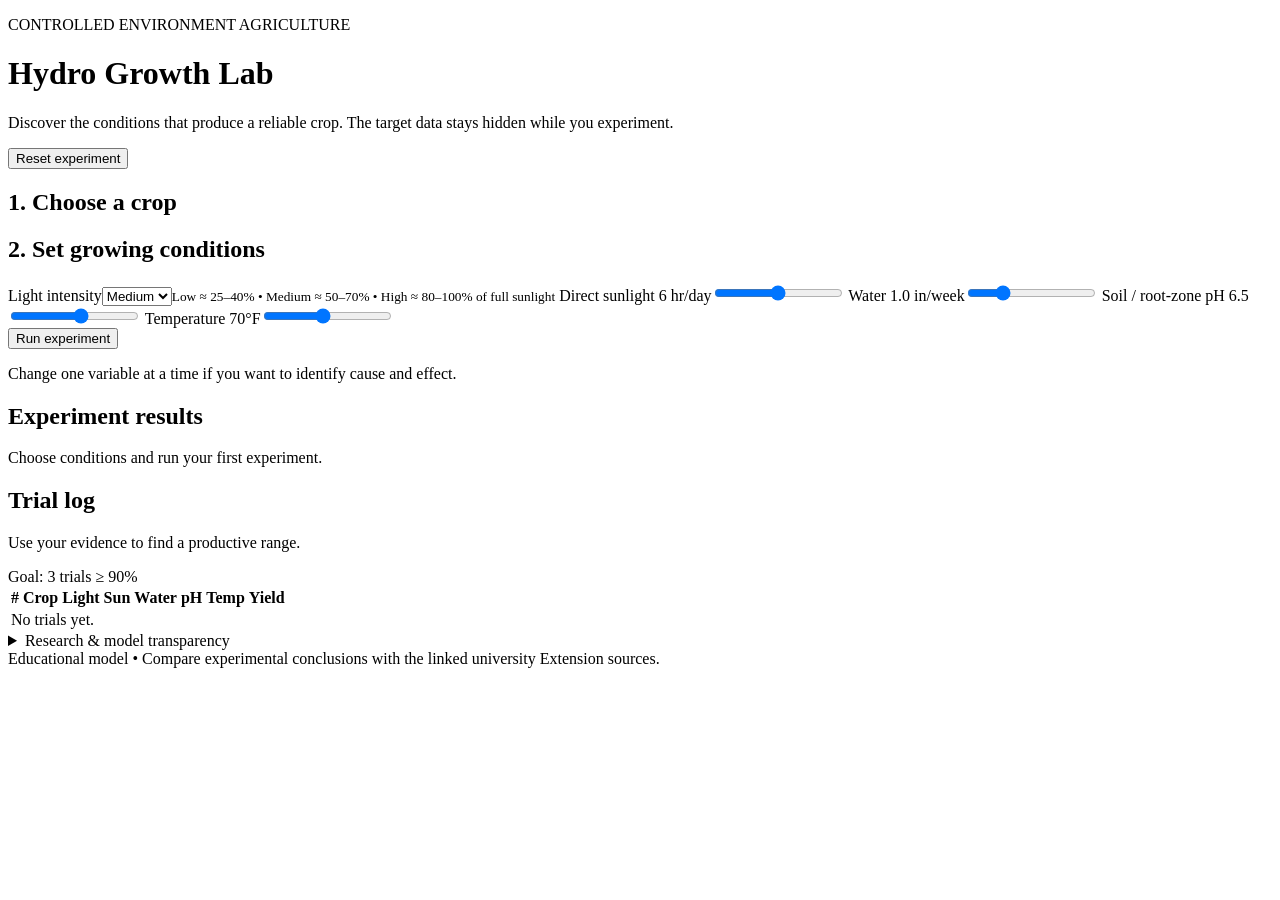
==== index.html @ 49d075f0 "Build Hydro Growth Lab v1" ====
<!doctype html>
<html lang="en">
<head>
<meta charset="utf-8"><meta name="viewport" content="width=device-width,initial-scale=1">
<title>Hydro Growth Lab</title>
<link rel="stylesheet" href="styles.css">
</head>
<body>
<header><div><p class="eyebrow">CONTROLLED ENVIRONMENT AGRICULTURE</p><h1>Hydro Growth Lab</h1><p>Discover the conditions that produce a reliable crop. The target data stays hidden while you experiment.</p></div><button id="reset">Reset experiment</button></header>
<main>
<section class="panel setup">
<h2>1. Choose a crop</h2><div id="crops" class="crop-grid"></div>
<h2>2. Set growing conditions</h2>
<div class="controls">
<label>Light intensity<select id="light"><option>Low</option><option selected>Medium</option><option>High</option></select><small>Low ≈ 25–40% • Medium ≈ 50–70% • High ≈ 80–100% of full sunlight</small></label>
<label>Direct sunlight <output id="sunOut">6 hr/day</output><input id="sun" type="range" min="0" max="12" step=".5" value="6"></label>
<label>Water <output id="waterOut">1.0 in/week</output><input id="water" type="range" min="0" max="4" step=".1" value="1"></label>
<label>Soil / root-zone pH <output id="phOut">6.5</output><input id="ph" type="range" min="4" max="8.5" step=".1" value="6.5"></label>
<label>Temperature <output id="tempOut">70°F</output><input id="temp" type="range" min="40" max="105" step="1" value="70"></label>
</div>
<button class="run" id="run">Run experiment</button><p class="note">Change one variable at a time if you want to identify cause and effect.</p>
</section>
<section class="panel results">
<h2>Experiment results</h2><div id="empty" class="empty">Choose conditions and run your first experiment.</div>
<div id="result" hidden>
<div class="score"><div><span id="yield">0%</span><small>Predicted marketable yield</small></div><div class="meter"><i id="meter"></i></div></div>
<div class="metrics"><div><b id="health">—</b><span>Plant health</span></div><div><b id="growth">—</b><span>Growth</span></div><div><b id="produce">—</b><span>Produce development</span></div><div><b id="reliability">—</b><span>Reliability</span></div></div>
<h3>Field observations</h3><ul id="observations"></ul>
</div>
</section>
<section class="panel wide"><div class="section-head"><div><h2>Trial log</h2><p>Use your evidence to find a productive range.</p></div><span id="goal">Goal: 3 trials ≥ 90%</span></div><div class="table-wrap"><table><thead><tr><th>#</th><th>Crop</th><th>Light</th><th>Sun</th><th>Water</th><th>pH</th><th>Temp</th><th>Yield</th></tr></thead><tbody id="log"><tr><td colspan="8" class="muted">No trials yet.</td></tr></tbody></table></div></section>
<section class="panel wide research"><details><summary>Research &amp; model transparency</summary><p><b>Published research</b> establishes crop requirements and thresholds. <b>Simulation model</b> converts those ranges into smooth response curves. Intermediate boundaries are modeling interpolations, not new experimental findings.</p><div id="sources"></div></details></section>
</main>
<footer>Educational model • Compare experimental conclusions with the linked university Extension sources.</footer>
<script src="crop-data.js"></script><script src="app.js"></script>
</body></html>
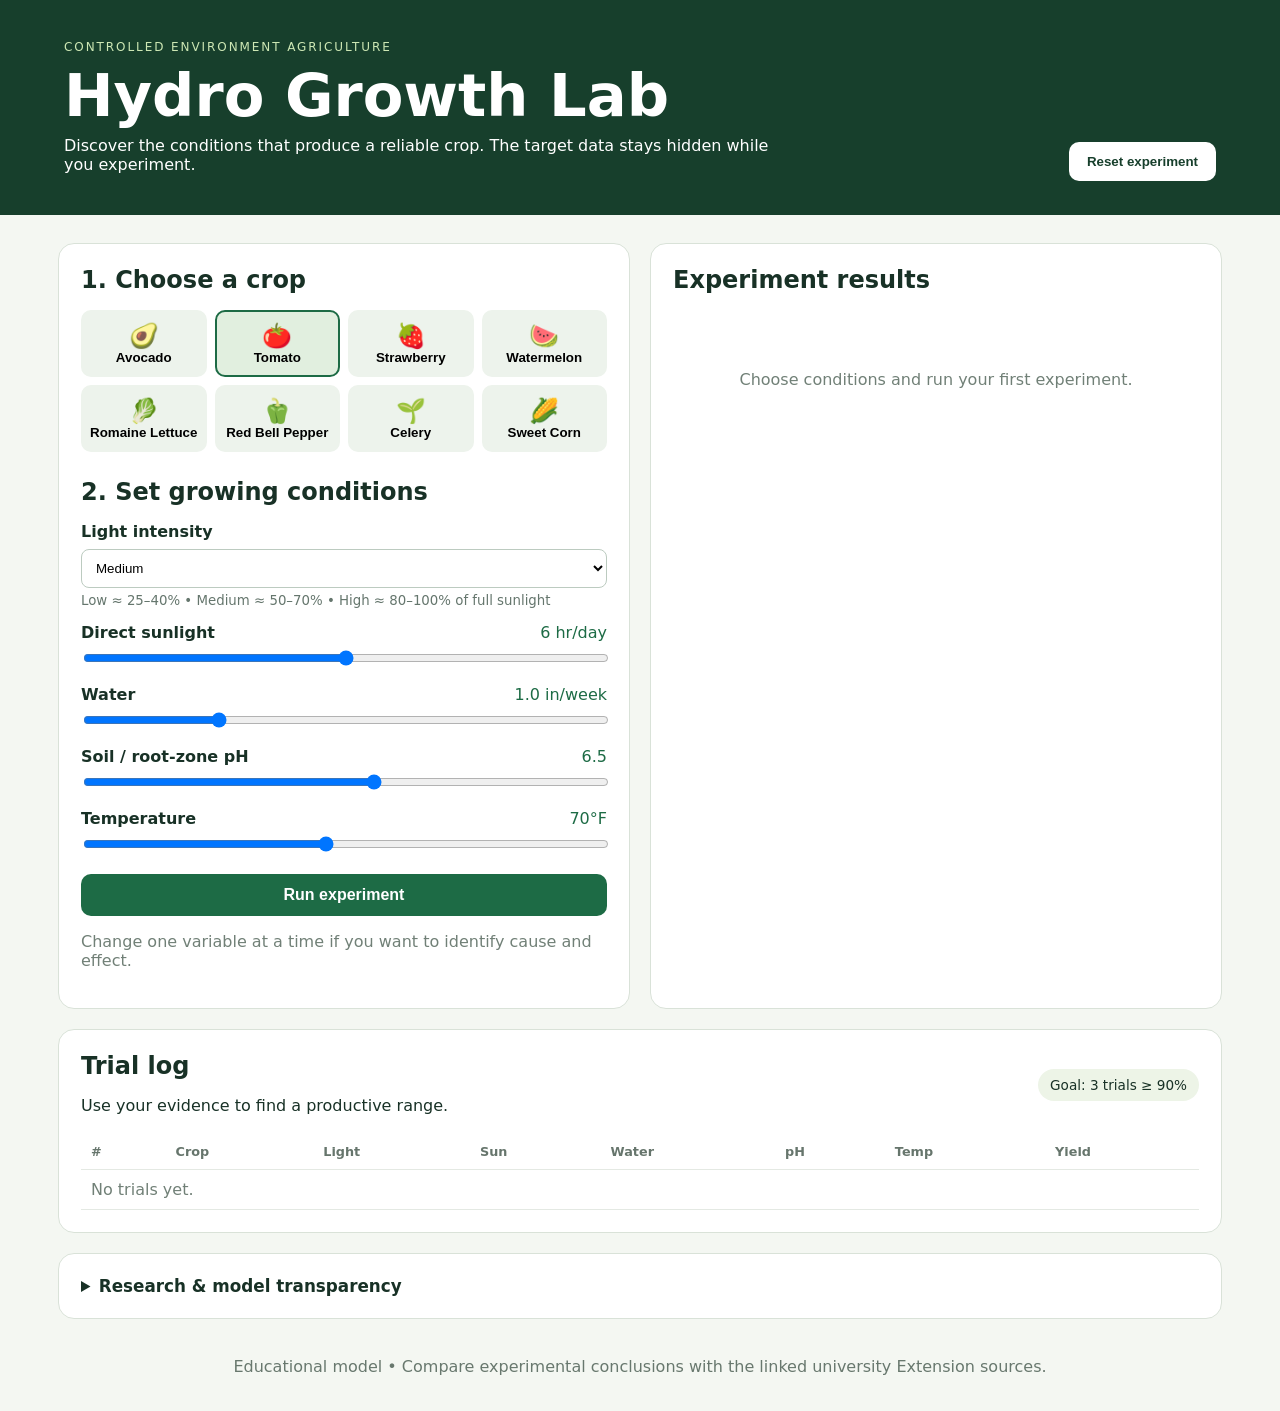
==== commit b795538f: "Add explanations to experiment result metrics" ====
--- a/index.html
+++ b/index.html
@@ -23,8 +23,14 @@
 <section class="panel results">
 <h2>Experiment results</h2><div id="empty" class="empty">Choose conditions and run your first experiment.</div>
 <div id="result" hidden>
-<div class="score"><div><span id="yield">0%</span><small>Predicted marketable yield</small></div><div class="meter"><i id="meter"></i></div></div>
-<div class="metrics"><div><b id="health">—</b><span>Plant health</span></div><div><b id="growth">—</b><span>Growth</span></div><div><b id="produce">—</b><span>Produce development</span></div><div><b id="reliability">—</b><span>Reliability</span></div></div>
+<div class="score"><div><span id="yield">0%</span><small>Predicted marketable yield <button class="tip" type="button" aria-label="What is predicted marketable yield?" data-tip="The model’s estimate of how much usable, harvest-quality food this crop could produce under your chosen conditions. It combines all five growing variables, so one strongly limiting condition can lower the yield.">?</button></small></div><div class="meter"><i id="meter"></i></div></div>
+<div class="metrics">
+<div><b id="health">—</b><span>Plant health <button class="tip" type="button" aria-label="What is plant health?" data-tip="Overall plant condition based mainly on water, pH, and temperature. A plant can be alive and fairly healthy without producing much usable food.">?</button></span></div>
+<div><b id="growth">—</b><span>Growth <button class="tip" type="button" aria-label="What is growth?" data-tip="How well the plant is expected to build leaves, stems, and roots. This is influenced strongly by light, sunlight, water, and temperature.">?</button></span></div>
+<div><b id="produce">—</b><span>Produce development <button class="tip" type="button" aria-label="What is produce development?" data-tip="How well the edible part of the crop is expected to develop. Good plant growth does not always mean good fruit, heads, stalks, or other harvestable produce.">?</button></span></div>
+<div><b id="reliability">—</b><span>Reliability <button class="tip" type="button" aria-label="What is reliability?" data-tip="Tracks whether you can reproduce high-yield conditions. Reach at least 90% predicted yield in three consecutive trials to demonstrate a reliable growing setup.">?</button></span></div>
+</div>
+<div id="tipbox" class="tipbox" hidden role="status"></div>
 <h3>Field observations</h3><ul id="observations"></ul>
 </div>
 </section>
--- a/styles.css
+++ b/styles.css
@@ -0,0 +1 @@
+:root{font-family:Inter,system-ui,sans-serif;color:#183126;background:#f4f7f2;--green:#1d6b45;--lime:#a9d66f;--line:#d9e2d8}*{box-sizing:border-box}body{margin:0}header{background:#173f2c;color:white;padding:34px max(5vw,20px);display:flex;justify-content:space-between;gap:24px;align-items:end}header h1{font-size:clamp(2rem,5vw,3.7rem);margin:0}header p{max-width:720px;margin:.4rem 0}.eyebrow{font-size:.75rem;letter-spacing:.16em;color:#cde7b4}button{border:0;border-radius:10px;padding:12px 18px;font-weight:750;cursor:pointer}header button{background:#fff;color:#173f2c}.run{background:var(--green);color:#fff;width:100%;font-size:1rem;margin-top:18px}main{max-width:1200px;margin:28px auto;padding:0 18px;display:grid;grid-template-columns:1fr 1fr;gap:20px}.panel{background:#fff;border:1px solid var(--line);border-radius:16px;padding:22px}.wide{grid-column:1/-1}h2{margin:0 0 16px}h3{margin-top:22px}.crop-grid{display:grid;grid-template-columns:repeat(4,1fr);gap:8px;margin-bottom:26px}.crop{background:#edf3ec;border:2px solid transparent;padding:10px 6px}.crop.active{border-color:var(--green);background:#e1efdf}.crop span{display:block;font-size:1.5rem}.controls{display:grid;gap:15px}label{font-weight:700}label small{display:block;color:#65766d;font-weight:400;margin-top:5px}select,input[type=range]{width:100%;margin-top:8px}select{padding:10px;border:1px solid #bccbc0;border-radius:8px;background:white}output{float:right;font-weight:500;color:var(--green)}.note,.muted{color:#718077}.empty{padding:60px 15px;text-align:center;color:#718077}.score span{font-size:3.4rem;font-weight:850}.score small{display:block}.meter{height:13px;background:#e8ede7;border-radius:10px;margin:15px 0 22px;overflow:hidden}.meter i{display:block;height:100%;width:0;background:var(--green);transition:.4s}.metrics{display:grid;grid-template-columns:repeat(2,1fr);gap:10px}.metrics div{background:#f2f6f1;padding:13px;border-radius:10px}.metrics b,.metrics span{display:block}.metrics span{font-size:.8rem;color:#6a786f}.section-head{display:flex;justify-content:space-between;gap:10px;align-items:center}.section-head p{margin:.25rem 0}.section-head span{background:#edf4e7;padding:8px 12px;border-radius:99px;font-size:.85rem}.table-wrap{overflow-x:auto}table{width:100%;border-collapse:collapse;margin-top:15px}th,td{padding:10px;border-bottom:1px solid #e4e9e3;text-align:left;white-space:nowrap}th{font-size:.8rem;color:#66756c}.research summary{cursor:pointer;font-weight:800;font-size:1.05rem}.source-card{padding:12px 0;border-bottom:1px solid #e6ebe5}.source-card a{color:var(--green)}footer{text-align:center;color:#68786e;padding:10px 20px 35px}@media(max-width:760px){header{align-items:start;flex-direction:column}main{grid-template-columns:1fr}.setup,.results,.wide{grid-column:1}.crop-grid{grid-template-columns:repeat(2,1fr)}.metrics{grid-template-columns:1fr 1fr}}
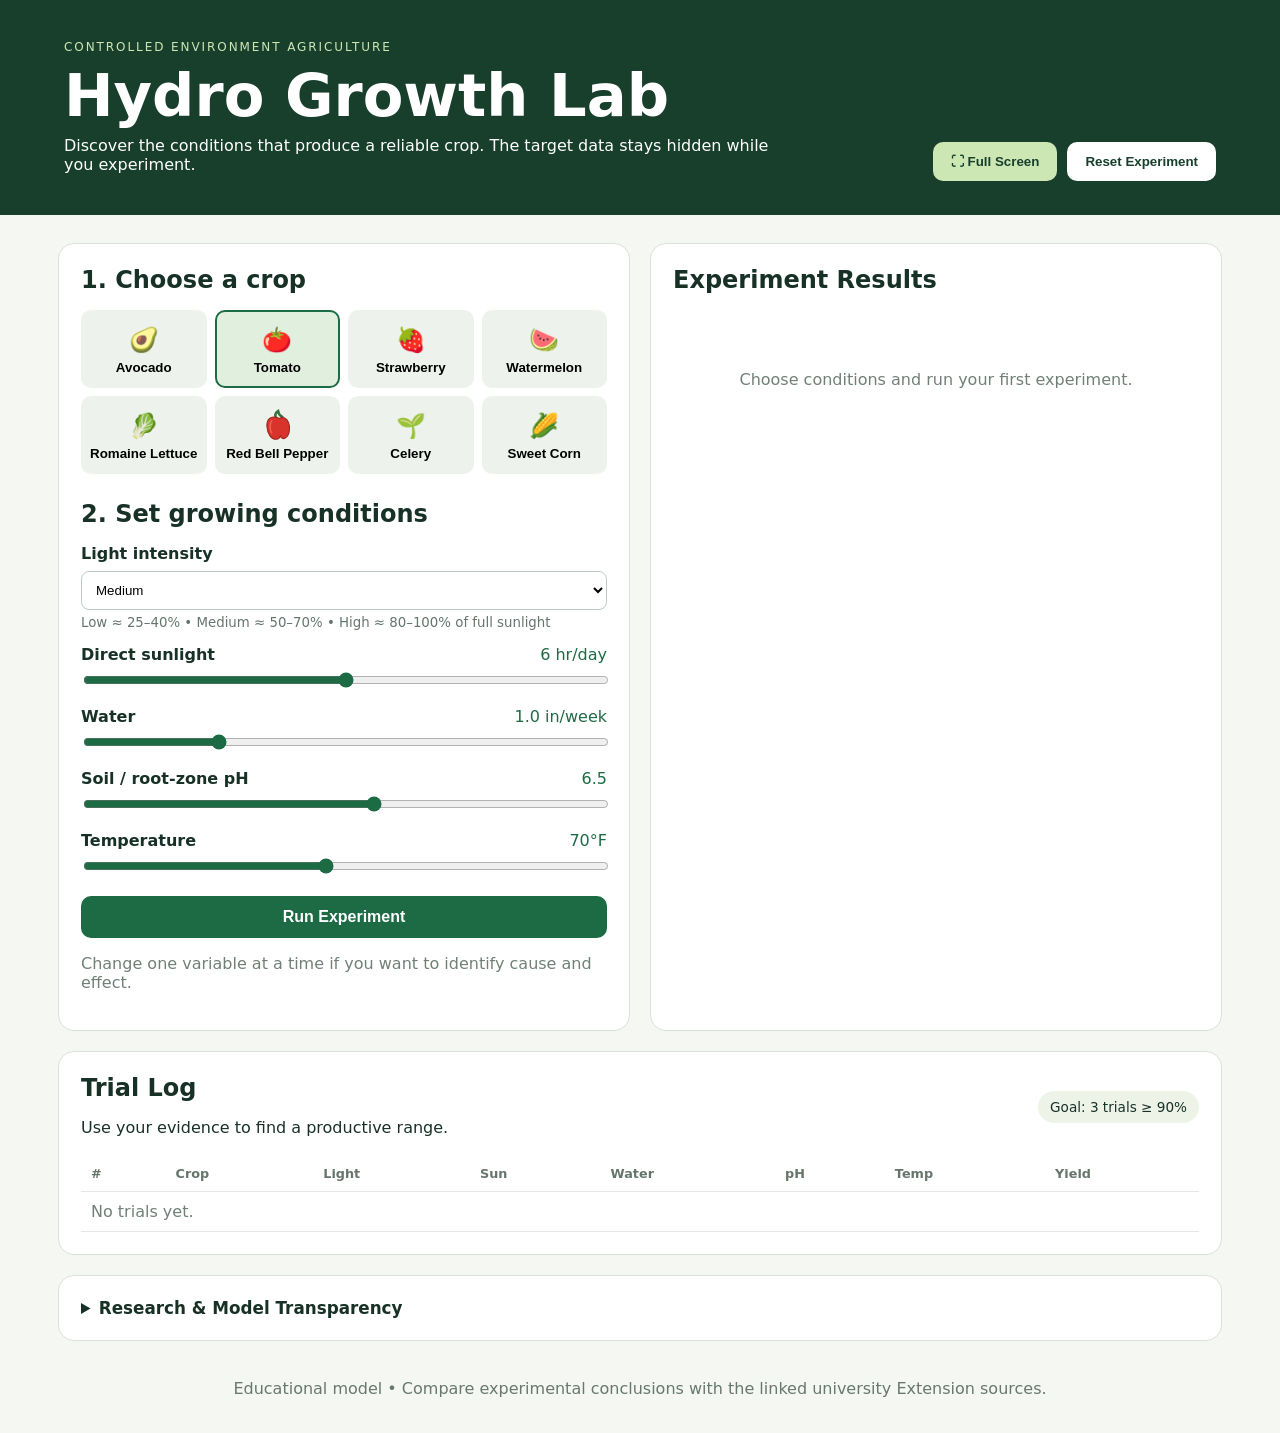
==== commit e913b0f7: "Update Hydro Growth Lab simulation with standalone HTML" ====
--- a/index.html
+++ b/index.html
@@ -3,40 +3,50 @@
 <head>
 <meta charset="utf-8"><meta name="viewport" content="width=device-width,initial-scale=1">
 <title>Hydro Growth Lab</title>
-<link rel="stylesheet" href="styles.css">
-</head>
+<style>
+:root{font-family:Inter,system-ui,sans-serif;color:#183126;background:#f4f7f2;--green:#1d6b45;--line:#d9e2d8}*{box-sizing:border-box}html,body{margin:0;min-height:100%}body{background:#f4f7f2}header{background:#173f2c;color:white;padding:34px max(5vw,20px);display:flex;justify-content:space-between;gap:24px;align-items:end}header h1{font-size:clamp(2rem,5vw,3.7rem);margin:0}header p{max-width:720px;margin:.4rem 0}.eyebrow{font-size:.75rem;letter-spacing:.16em;color:#cde7b4}.header-actions{display:flex;gap:10px;flex-wrap:wrap}button{border:0;border-radius:10px;padding:12px 18px;font-weight:750;cursor:pointer}header button{background:#fff;color:#173f2c}#fullscreen{background:#cde7b4}.run{background:var(--green);color:#fff;width:100%;font-size:1rem;margin-top:18px}main{max-width:1200px;margin:28px auto;padding:0 18px;display:grid;grid-template-columns:1fr 1fr;gap:20px}.panel{background:#fff;border:1px solid var(--line);border-radius:16px;padding:22px}.wide{grid-column:1/-1}h2{margin:0 0 16px}h3{margin-top:22px}.crop-grid{display:grid;grid-template-columns:repeat(4,1fr);gap:8px;margin-bottom:26px}.crop{background:#edf3ec;border:2px solid transparent;padding:10px 6px;min-height:78px}.crop.active{border-color:var(--green);background:#e1efdf}.crop-icon{display:flex;height:36px;align-items:center;justify-content:center;font-size:1.5rem;margin-bottom:2px}.crop-icon svg{width:34px;height:34px;display:block}.controls{display:grid;gap:15px}label{font-weight:700}label small{display:block;color:#65766d;font-weight:400;margin-top:5px}select,input[type=range]{width:100%;margin-top:8px}select{padding:10px;border:1px solid #bccbc0;border-radius:8px;background:white}input[type=range]{accent-color:var(--green)}output{float:right;font-weight:500;color:var(--green)}.note,.muted{color:#718077}.empty{padding:60px 15px;text-align:center;color:#718077}.score span{font-size:3.4rem;font-weight:850}.score small{display:block}.meter{height:13px;background:#e8ede7;border-radius:10px;margin:15px 0 22px;overflow:hidden}.meter i{display:block;height:100%;width:0;background:var(--green);transition:.4s}.metrics{display:grid;grid-template-columns:repeat(2,1fr);gap:10px}.metrics div{background:#f2f6f1;padding:13px;border-radius:10px}.metrics b,.metrics span{display:block}.metrics span{font-size:.8rem;color:#6a786f}.section-head{display:flex;justify-content:space-between;gap:10px;align-items:center}.section-head p{margin:.25rem 0}.section-head span{background:#edf4e7;padding:8px 12px;border-radius:99px;font-size:.85rem}.table-wrap{overflow-x:auto}table{width:100%;border-collapse:collapse;margin-top:15px}th,td{padding:10px;border-bottom:1px solid #e4e9e3;text-align:left;white-space:nowrap}th{font-size:.8rem;color:#66756c}.research summary{cursor:pointer;font-weight:800;font-size:1.05rem}.source-card{padding:12px 0;border-bottom:1px solid #e6ebe5}.source-card a{color:var(--green)}footer{text-align:center;color:#68786e;padding:10px 20px 35px}.tip{display:inline-grid;place-items:center;width:22px;height:22px;min-width:22px;padding:0;margin-left:5px;border-radius:50%;background:#dce9df;color:#18452f;font-size:.8rem;font-weight:850;vertical-align:middle;border:1px solid #bdd0c1}.tipbox{margin-top:12px;padding:12px 14px;border-left:4px solid var(--green);background:#f4f8f3;border-radius:8px;color:#334b3d;font-size:.92rem;line-height:1.45}.tipbox[hidden]{display:none}html:fullscreen,html:fullscreen body{width:100%;min-height:100%;background:#f4f7f2}@media(max-width:760px){header{align-items:start;flex-direction:column}.header-actions{width:100%}.header-actions button{flex:1}main{grid-template-columns:1fr}.setup,.results,.wide{grid-column:1}.crop-grid{grid-template-columns:repeat(2,1fr)}.metrics{grid-template-columns:1fr 1fr}}
+</style></head>
 <body>
-<header><div><p class="eyebrow">CONTROLLED ENVIRONMENT AGRICULTURE</p><h1>Hydro Growth Lab</h1><p>Discover the conditions that produce a reliable crop. The target data stays hidden while you experiment.</p></div><button id="reset">Reset experiment</button></header>
+<header><div><p class="eyebrow">CONTROLLED ENVIRONMENT AGRICULTURE</p><h1>Hydro Growth Lab</h1><p>Discover the conditions that produce a reliable crop. The target data stays hidden while you experiment.</p></div><div class="header-actions"><button id="fullscreen" type="button">⛶ Full Screen</button><button id="reset" type="button">Reset Experiment</button></div></header>
 <main>
-<section class="panel setup">
-<h2>1. Choose a crop</h2><div id="crops" class="crop-grid"></div>
-<h2>2. Set growing conditions</h2>
-<div class="controls">
+<section class="panel setup"><h2>1. Choose a crop</h2><div id="crops" class="crop-grid"></div><h2>2. Set growing conditions</h2><div class="controls">
 <label>Light intensity<select id="light"><option>Low</option><option selected>Medium</option><option>High</option></select><small>Low ≈ 25–40% • Medium ≈ 50–70% • High ≈ 80–100% of full sunlight</small></label>
 <label>Direct sunlight <output id="sunOut">6 hr/day</output><input id="sun" type="range" min="0" max="12" step=".5" value="6"></label>
 <label>Water <output id="waterOut">1.0 in/week</output><input id="water" type="range" min="0" max="4" step=".1" value="1"></label>
 <label>Soil / root-zone pH <output id="phOut">6.5</output><input id="ph" type="range" min="4" max="8.5" step=".1" value="6.5"></label>
-<label>Temperature <output id="tempOut">70°F</output><input id="temp" type="range" min="40" max="105" step="1" value="70"></label>
-</div>
-<button class="run" id="run">Run experiment</button><p class="note">Change one variable at a time if you want to identify cause and effect.</p>
-</section>
-<section class="panel results">
-<h2>Experiment results</h2><div id="empty" class="empty">Choose conditions and run your first experiment.</div>
-<div id="result" hidden>
-<div class="score"><div><span id="yield">0%</span><small>Predicted marketable yield <button class="tip" type="button" aria-label="What is predicted marketable yield?" data-tip="The model’s estimate of how much usable, harvest-quality food this crop could produce under your chosen conditions. It combines all five growing variables, so one strongly limiting condition can lower the yield.">?</button></small></div><div class="meter"><i id="meter"></i></div></div>
-<div class="metrics">
-<div><b id="health">—</b><span>Plant health <button class="tip" type="button" aria-label="What is plant health?" data-tip="Overall plant condition based mainly on water, pH, and temperature. A plant can be alive and fairly healthy without producing much usable food.">?</button></span></div>
-<div><b id="growth">—</b><span>Growth <button class="tip" type="button" aria-label="What is growth?" data-tip="How well the plant is expected to build leaves, stems, and roots. This is influenced strongly by light, sunlight, water, and temperature.">?</button></span></div>
-<div><b id="produce">—</b><span>Produce development <button class="tip" type="button" aria-label="What is produce development?" data-tip="How well the edible part of the crop is expected to develop. Good plant growth does not always mean good fruit, heads, stalks, or other harvestable produce.">?</button></span></div>
-<div><b id="reliability">—</b><span>Reliability <button class="tip" type="button" aria-label="What is reliability?" data-tip="Tracks whether you can reproduce high-yield conditions. Reach at least 90% predicted yield in three consecutive trials to demonstrate a reliable growing setup.">?</button></span></div>
-</div>
-<div id="tipbox" class="tipbox" hidden role="status"></div>
-<h3>Field observations</h3><ul id="observations"></ul>
-</div>
-</section>
-<section class="panel wide"><div class="section-head"><div><h2>Trial log</h2><p>Use your evidence to find a productive range.</p></div><span id="goal">Goal: 3 trials ≥ 90%</span></div><div class="table-wrap"><table><thead><tr><th>#</th><th>Crop</th><th>Light</th><th>Sun</th><th>Water</th><th>pH</th><th>Temp</th><th>Yield</th></tr></thead><tbody id="log"><tr><td colspan="8" class="muted">No trials yet.</td></tr></tbody></table></div></section>
-<section class="panel wide research"><details><summary>Research &amp; model transparency</summary><p><b>Published research</b> establishes crop requirements and thresholds. <b>Simulation model</b> converts those ranges into smooth response curves. Intermediate boundaries are modeling interpolations, not new experimental findings.</p><div id="sources"></div></details></section>
-</main>
+<label>Temperature <output id="tempOut">70°F</output><input id="temp" type="range" min="40" max="105" step="1" value="70"></label></div>
+<button class="run" id="run" type="button">Run Experiment</button><p class="note">Change one variable at a time if you want to identify cause and effect.</p></section>
+<section class="panel results"><h2>Experiment Results</h2><div id="empty" class="empty">Choose conditions and run your first experiment.</div><div id="result" hidden><div class="score"><div><span id="yield">0%</span><small>Predicted marketable yield <button class="tip" type="button" aria-label="What is predicted marketable yield?" data-tip="The model's estimate of how much usable, harvest-quality food this crop could produce under your chosen conditions. It combines all five growing variables, so one strongly limiting condition can lower the yield.">?</button></small></div><div class="meter"><i id="meter"></i></div></div><div class="metrics"><div><b id="health">—</b><span>Plant health <button class="tip" type="button" aria-label="What is plant health?" data-tip="Overall plant condition based mainly on water, pH, and temperature. A plant can be alive and fairly healthy without producing much usable food.">?</button></span></div><div><b id="growth">—</b><span>Growth <button class="tip" type="button" aria-label="What is growth?" data-tip="How well the plant is expected to build leaves, stems, and roots. This is influenced strongly by light, sunlight, water, and temperature.">?</button></span></div><div><b id="produce">—</b><span>Produce development <button class="tip" type="button" aria-label="What is produce development?" data-tip="How well the edible part of the crop is expected to develop. Good plant growth does not always mean good fruit, heads, stalks, or other harvestable produce.">?</button></span></div><div><b id="reliability">—</b><span>Reliability <button class="tip" type="button" aria-label="What is reliability?" data-tip="Tracks whether you can reproduce high-yield conditions. Reach at least 90% predicted yield in three consecutive trials to demonstrate a reliable growing setup.">?</button></span></div></div><div id="tipbox" class="tipbox" hidden role="status"></div><h3>Field Observations</h3><ul id="observations"></ul></div></section>
+<section class="panel wide"><div class="section-head"><div><h2>Trial Log</h2><p>Use your evidence to find a productive range.</p></div><span>Goal: 3 trials ≥ 90%</span></div><div class="table-wrap"><table><thead><tr><th>#</th><th>Crop</th><th>Light</th><th>Sun</th><th>Water</th><th>pH</th><th>Temp</th><th>Yield</th></tr></thead><tbody id="log"><tr><td colspan="8" class="muted">No trials yet.</td></tr></tbody></table></div></section>
+<section class="panel wide research"><details><summary>Research &amp; Model Transparency</summary><p><b>Published research</b> establishes crop requirements and thresholds. <b>Simulation model</b> converts those ranges into smooth response curves. Intermediate boundaries are modeling interpolations, not new experimental findings.</p><div id="sources"></div></details></section></main>
 <footer>Educational model • Compare experimental conclusions with the linked university Extension sources.</footer>
-<script src="crop-data.js"></script><script src="app.js"></script>
-</body></html>+<script>
+const RED_PEPPER=`<svg viewBox="0 0 64 64" aria-hidden="true"><path d="M31 18C27 12 29 7 34 4C35 10 38 13 42 15" fill="none" stroke="#34723f" stroke-width="5" stroke-linecap="round"/><path d="M31 16C20 12 12 20 13 33C14 48 22 58 31 57C35 57 37 54 38 51C40 55 43 57 47 55C55 51 58 37 54 26C51 17 43 14 36 18C34 16 33 16 31 16Z" fill="#d9342b" stroke="#9f241e" stroke-width="2"/><path d="M22 22C18 27 18 38 22 45" fill="none" stroke="#f06a61" stroke-width="3" stroke-linecap="round" opacity=".8"/></svg>`;
+window.CROPS=[
+{id:"avocado",name:"Avocado",icon:"🥑",light:"High",sun:[6,10],water:[1.2,2.1],ph:[5.5,7],temp:[60,85],ideal:{sun:[8,10],water:[1.5,2],ph:[6,6.5],temp:[65,80]},source:"UC Agriculture & Natural Resources",url:"https://ipm.ucanr.edu/home-and-landscape/cultural-tips-for-growing-avocado/"},
+{id:"tomato",name:"Tomato",icon:"🍅",light:"High",sun:[6,12],water:[.8,1.6],ph:[5.8,6.8],temp:[60,90],ideal:{sun:[8,10],water:[1,1.5],ph:[6.2,6.8],temp:[70,80]},source:"Penn State Extension",url:"https://extension.psu.edu/tomato-production"},
+{id:"strawberry",name:"Strawberry",icon:"🍓",light:"High",sun:[6,12],water:[1,2],ph:[5.3,6.5],temp:[45,85],ideal:{sun:[8,10],water:[1,1.5],ph:[5.8,6.5],temp:[60,75]},source:"University of Minnesota Extension",url:"https://extension.umn.edu/fruit/growing-strawberries-home-garden"},
+{id:"watermelon",name:"Watermelon",icon:"🍉",light:"High",sun:[6,12],water:[.7,2],ph:[5.8,6.6],temp:[65,95],ideal:{sun:[8,10],water:[1,1.5],ph:[6,6.5],temp:[75,90]},source:"Iowa State University Extension",url:"https://yardandgarden.extension.iastate.edu/how-to/growing-watermelon-home-garden"},
+{id:"romaine",name:"Romaine Lettuce",icon:"🥬",light:"Medium",sun:[4,8],water:[.8,1.3],ph:[6,6.8],temp:[45,75],ideal:{sun:[5,7],water:[.9,1.1],ph:[6,6.8],temp:[55,65]},source:"University of Minnesota Extension",url:"https://extension.umn.edu/vegetables/growing-lettuce-endive-and-radicchio"},
+{id:"pepper",name:"Red Bell Pepper",icon:RED_PEPPER,light:"High",sun:[6,12],water:[.8,1.4],ph:[6,7],temp:[60,90],ideal:{sun:[8,10],water:[.9,1.2],ph:[6.2,7],temp:[70,80]},source:"University of Minnesota Extension",url:"https://extension.umn.edu/vegetables/growing-peppers"},
+{id:"celery",name:"Celery",icon:"🌱",light:"Medium",sun:[5,9],water:[1.2,2.2],ph:[6,6.8],temp:[50,75],ideal:{sun:[6,8],water:[1.5,2],ph:[6,6.8],temp:[60,70]},source:"Texas A&M AgriLife",url:"https://aggie-horticulture.tamu.edu/vegetable/wp-content/uploads/sites/10/2011/10/celery2.pdf"},
+{id:"corn",name:"Sweet Corn",icon:"🌽",light:"High",sun:[6,12],water:[.8,1.6],ph:[5.8,7],temp:[60,95],ideal:{sun:[8,10],water:[1,1.5],ph:[6,6.5],temp:[70,85]},source:"Iowa State University Extension",url:"https://yardandgarden.extension.iastate.edu/how-to/growing-sweet-corn-home-garden"}];
+</script>
+<script>
+(()=>{const $=s=>document.querySelector(s),crops=window.CROPS;let crop=crops[1],trials=[],streak=0;
+function buttons(){const box=$("#crops");crops.forEach(c=>{let b=document.createElement("button");b.type="button";b.className="crop"+(c.id===crop.id?" active":"");b.innerHTML='<span class="crop-icon">'+c.icon+"</span>"+c.name;b.addEventListener("click",()=>{crop=c;[...box.children].forEach(x=>x.classList.remove("active"));b.classList.add("active")});box.appendChild(b)})}
+function bind(id,fmt){let e=$("#"+id),o=$("#"+id+"Out");e.addEventListener("input",()=>o.textContent=fmt(+e.value))}bind("sun",v=>v+" hr/day");bind("water",v=>v.toFixed(1)+" in/week");bind("ph",v=>v.toFixed(1));bind("temp",v=>v+"°F");
+const lightScore=(a,t)=>{const n={Low:0,Medium:1,High:2};return Math.max(.15,1-Math.abs(n[a]-n[t])*.42)};
+function rangeScore(v,g,i){if(v>=i[0]&&v<=i[1])return 1;if(v>=g[0]&&v<=g[1]){let e=v<i[0]?i[0]-v:v-i[1],s=v<i[0]?i[0]-g[0]:g[1]-i[1];return .65+.35*(1-e/(s||1))}let d=v<g[0]?g[0]-v:v-g[1],s=Math.max(g[1]-g[0],1);return Math.max(.05,.6-d/s)}
+function quality(n){return n>=.9?"Excellent":n>=.75?"Good":n>=.55?"Fair":n>=.35?"Poor":"Severely stressed"}
+function run(){let v={light:$("#light").value,sun:+$("#sun").value,water:+$("#water").value,ph:+$("#ph").value,temp:+$("#temp").value},s={light:lightScore(v.light,crop.light),sun:rangeScore(v.sun,crop.sun,crop.ideal.sun),water:rangeScore(v.water,crop.water,crop.ideal.water),ph:rangeScore(v.ph,crop.ph,crop.ideal.ph),temp:rangeScore(v.temp,crop.temp,crop.ideal.temp)};
+let lim=Math.min(...Object.values(s)),geo=Math.pow(Object.values(s).reduce((a,b)=>a*b,1),1/5),base=(.58*geo+.42*lim)*100,j=((trials.length*17+crop.name.length*11)%7)-3,y=Math.max(2,Math.min(100,Math.round(base+j))),obs=[];
+if(s.light<.72||s.sun<.72)obs.push("Growth pattern suggests the crop may not be receiving enough usable light.");if(s.water<.72)obs.push(v.water<crop.ideal.water[0]?"Leaves show signs consistent with moisture stress.":"Excess moisture is reducing root-zone performance and produce quality.");if(s.ph<.72)obs.push("Nutrient uptake appears limited even though other conditions may be favorable.");if(s.temp<.72)obs.push(v.temp<crop.ideal.temp[0]?"Development is slow under the current temperature.":"Heat stress is interfering with normal crop development.");if(!obs.length)obs.push("The crop is vigorous and producing consistently under these conditions.");if(y>=90)obs.push("Marketable production is close to the model's maximum for this crop.");
+$("#empty").hidden=true;$("#result").hidden=false;$("#yield").textContent=y+"%";$("#meter").style.width=y+"%";$("#health").textContent=quality((s.water+s.ph+s.temp)/3);$("#growth").textContent=quality((s.light+s.sun+s.water+s.temp)/4);$("#produce").textContent=quality((s.light+s.sun+s.water+s.ph+s.temp)/5);streak=y>=90?streak+1:0;$("#reliability").textContent=streak>=3?"Goal met!":streak+"/3 high-yield";$("#observations").innerHTML=obs.map(x=>"<li>"+x+"</li>").join("");trials.push({...v,crop:crop.name,y});renderLog()}
+function renderLog(){$("#log").innerHTML=trials.map((t,i)=>"<tr><td>"+(i+1)+"</td><td>"+t.crop+"</td><td>"+t.light+"</td><td>"+t.sun+" hr</td><td>"+t.water.toFixed(1)+" in</td><td>"+t.ph.toFixed(1)+"</td><td>"+t.temp+"°F</td><td><b>"+t.y+"%</b></td></tr>").join("")}
+document.querySelectorAll(".tip").forEach(btn=>btn.addEventListener("click",()=>{const box=$("#tipbox"),same=box.dataset.for===btn.getAttribute("aria-label")&&!box.hidden;document.querySelectorAll(".tip").forEach(x=>x.setAttribute("aria-expanded","false"));if(same){box.hidden=true;box.dataset.for="";return}box.textContent=btn.dataset.tip;box.hidden=false;box.dataset.for=btn.getAttribute("aria-label");btn.setAttribute("aria-expanded","true")}));
+$("#run").addEventListener("click",run);$("#reset").addEventListener("click",()=>{trials=[];streak=0;$("#result").hidden=true;$("#empty").hidden=false;$("#log").innerHTML='<tr><td colspan="8" class="muted">No trials yet.</td></tr>'});
+const fs=$("#fullscreen"),isFS=()=>document.fullscreenElement||document.webkitFullscreenElement;fs.addEventListener("click",async()=>{try{if(isFS()){if(document.exitFullscreen)await document.exitFullscreen();else if(document.webkitExitFullscreen)document.webkitExitFullscreen()}else{const e=document.documentElement;if(e.requestFullscreen)await e.requestFullscreen();else if(e.webkitRequestFullscreen)e.webkitRequestFullscreen();else alert("Fullscreen is not supported by this browser.")}}catch(e){alert("Fullscreen was blocked by the browser or by the page containing the simulation.")}});
+function fsText(){fs.textContent=isFS()?"✕ Exit Full Screen":"⛶ Full Screen"}document.addEventListener("fullscreenchange",fsText);document.addEventListener("webkitfullscreenchange",fsText);
+$("#sources").innerHTML=crops.map(c=>'<div class="source-card"><b>'+c.name+"</b> — "+c.source+' · <a href="'+c.url+'" target="_blank" rel="noopener">View research source ↗</a></div>').join("");buttons()})();
+</script></body></html>
